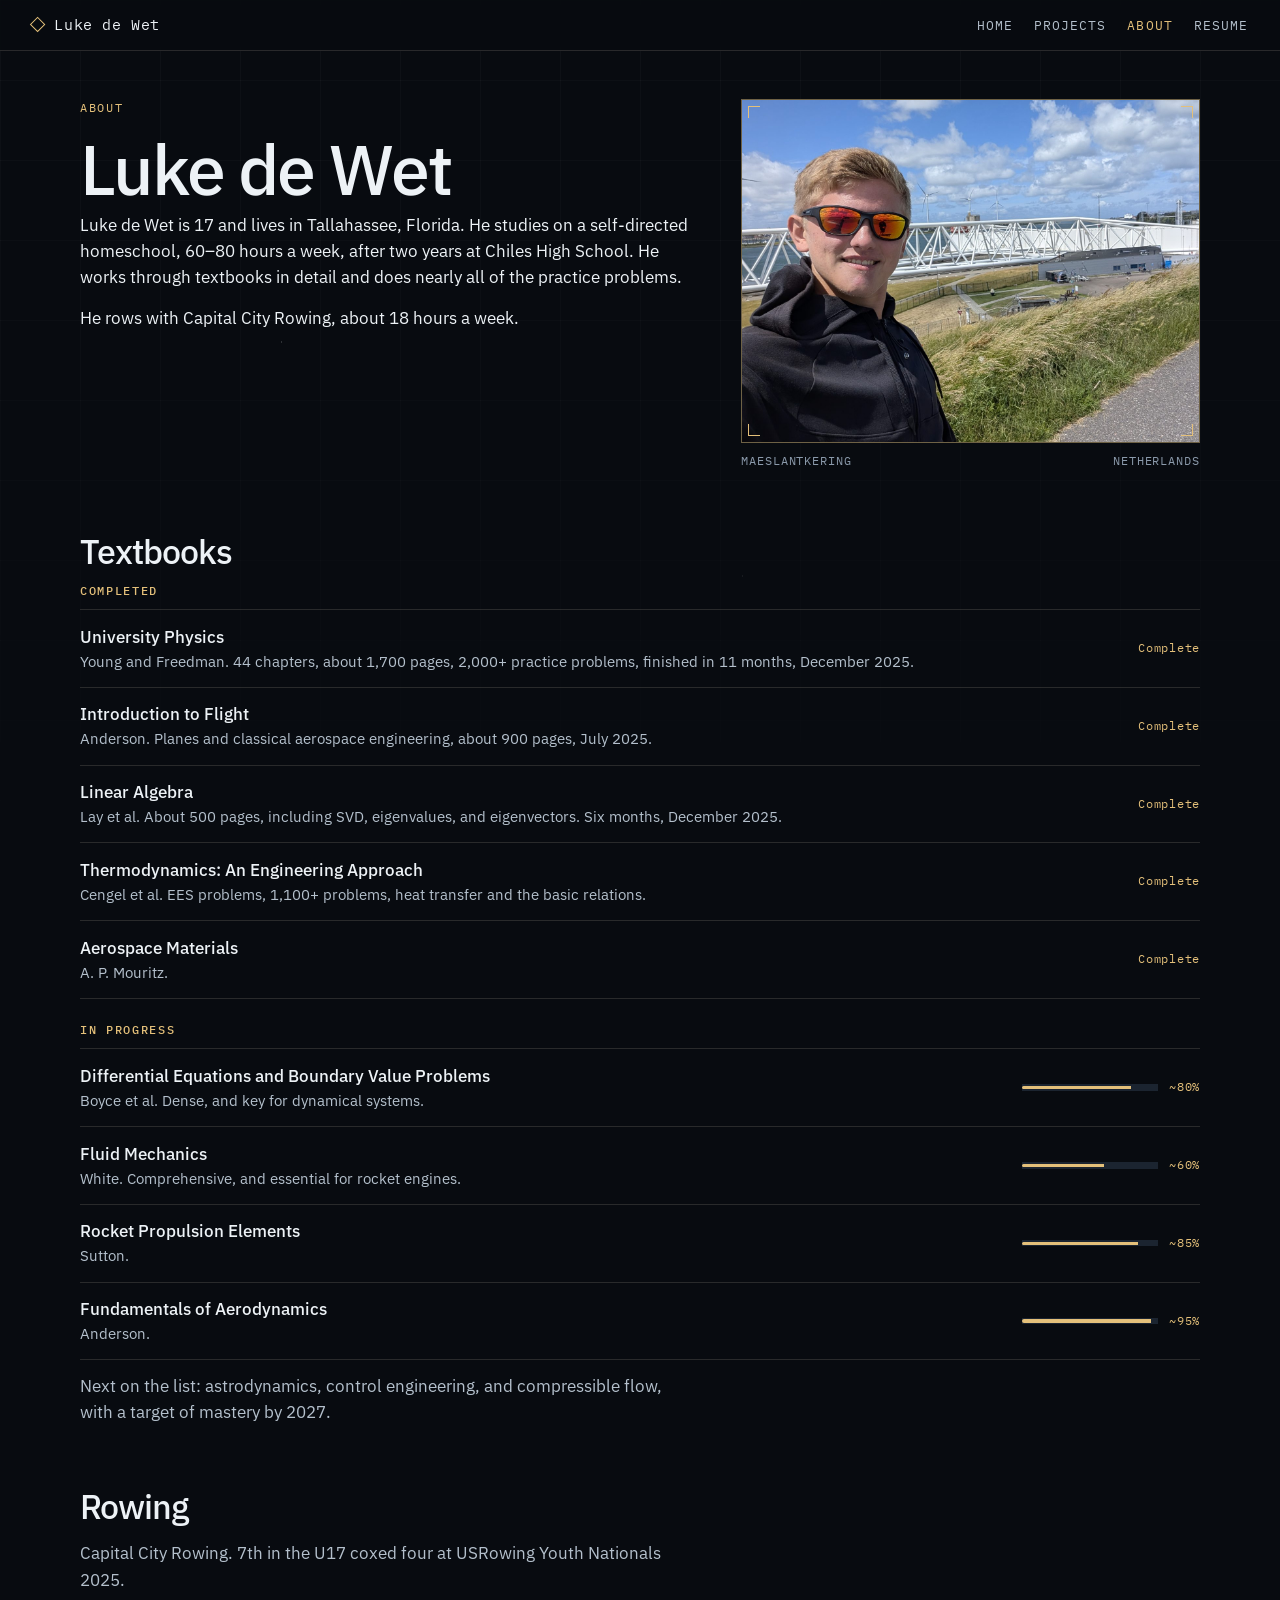
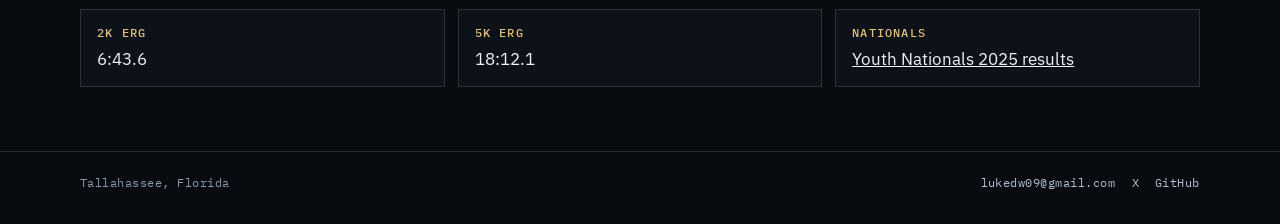
==== about/index.html @ 067a863c "Add static personal site at the repository root. Unzip the finished site as-is: index.html, about, p" ====
<!DOCTYPE html>
<html lang="en">
<head>
  <meta charset="utf-8">
  <meta name="viewport" content="width=device-width, initial-scale=1">
  <title>About · Luke de Wet</title>
  <meta name="description" content="Luke de Wet, 17, Tallahassee. Self-directed homeschool, textbooks, and Capital City Rowing.">
  <link rel="icon" href="/favicon.svg" type="image/svg+xml">
  <link rel="stylesheet" href="/css/site.css">
</head>
<body>
  <a class="skip" href="#content">Skip to content</a>
  <header class="site-header">
    <a class="brand" href="/"><span class="brand-mark" aria-hidden="true"></span> Luke de Wet</a>
    <input class="nav-toggle" type="checkbox" id="nav-toggle">
    <label class="nav-button" for="nav-toggle">Menu</label>
    <nav class="site-nav" aria-label="Primary">
      <a href="/">Home</a>
      <a href="/projects/">Projects</a>
      <a href="/about/" aria-current="page">About</a>
      <a href="/resume/">Resume</a>
    </nav>
  </header>
  <main id="content">
    <div class="wrap">
      <div class="about-grid">
        <div class="prose">
          <p class="kicker">About</p>
          <h1 class="page-title">Luke de Wet</h1>
          <p>Luke de Wet is 17 and lives in Tallahassee, Florida. He studies on a self-directed homeschool, 60–80 hours a week, after two years at Chiles High School. He works through textbooks in detail and does nearly all of the practice problems.</p>
          <p>He rows with Capital City Rowing, about 18 hours a week.</p>
        </div>
        <figure class="portrait">
          <div class="portrait-frame landscape-frame">
            <img src="/assets/about-netherlands.jpg" width="1400" height="1050" alt="Luke at the Maeslantkering storm barrier in the Netherlands.">
            <span class="corner corner-tl" aria-hidden="true"></span>
            <span class="corner corner-tr" aria-hidden="true"></span>
            <span class="corner corner-bl" aria-hidden="true"></span>
            <span class="corner corner-br" aria-hidden="true"></span>
          </div>
          <figcaption>
            <span>Maeslantkering</span>
            <span>Netherlands</span>
          </figcaption>
        </figure>
      </div>

      <section class="section" aria-labelledby="books-heading">
        <h2 id="books-heading">Textbooks</h2>
        <h3 class="kicker">Completed</h3>
        <ul class="book-list">
          <li>
            <div>
              <div class="book-title">University Physics</div>
              <div class="book-meta">Young and Freedman. 44 chapters, about 1,700 pages, 2,000+ practice problems, finished in 11 months, December 2025.</div>
            </div>
            <div class="progress">Complete</div>
          </li>
          <li>
            <div>
              <div class="book-title">Introduction to Flight</div>
              <div class="book-meta">Anderson. Planes and classical aerospace engineering, about 900 pages, July 2025.</div>
            </div>
            <div class="progress">Complete</div>
          </li>
          <li>
            <div>
              <div class="book-title">Linear Algebra</div>
              <div class="book-meta">Lay et al. About 500 pages, including SVD, eigenvalues, and eigenvectors. Six months, December 2025.</div>
            </div>
            <div class="progress">Complete</div>
          </li>
          <li>
            <div>
              <div class="book-title">Thermodynamics: An Engineering Approach</div>
              <div class="book-meta">Cengel et al. EES problems, 1,100+ problems, heat transfer and the basic relations.</div>
            </div>
            <div class="progress">Complete</div>
          </li>
          <li>
            <div>
              <div class="book-title">Aerospace Materials</div>
              <div class="book-meta">A. P. Mouritz.</div>
            </div>
            <div class="progress">Complete</div>
          </li>
        </ul>
        <h3 class="kicker kicker-next">In progress</h3>
        <ul class="book-list">
          <li>
            <div>
              <div class="book-title">Differential Equations and Boundary Value Problems</div>
              <div class="book-meta">Boyce et al. Dense, and key for dynamical systems.</div>
            </div>
            <div class="progress">
              <meter min="0" max="100" value="80" aria-label="About 80 percent through Differential Equations and Boundary Value Problems">80%</meter>
              ~80%
            </div>
          </li>
          <li>
            <div>
              <div class="book-title">Fluid Mechanics</div>
              <div class="book-meta">White. Comprehensive, and essential for rocket engines.</div>
            </div>
            <div class="progress">
              <meter min="0" max="100" value="60" aria-label="About 60 percent through Fluid Mechanics">60%</meter>
              ~60%
            </div>
          </li>
          <li>
            <div>
              <div class="book-title">Rocket Propulsion Elements</div>
              <div class="book-meta">Sutton.</div>
            </div>
            <div class="progress">
              <meter min="0" max="100" value="85" aria-label="About 85 percent through Rocket Propulsion Elements">85%</meter>
              ~85%
            </div>
          </li>
          <li>
            <div>
              <div class="book-title">Fundamentals of Aerodynamics</div>
              <div class="book-meta">Anderson.</div>
            </div>
            <div class="progress">
              <meter min="0" max="100" value="95" aria-label="About 95 percent through Fundamentals of Aerodynamics">95%</meter>
              ~95%
            </div>
          </li>
        </ul>
        <p class="lede">Next on the list: astrodynamics, control engineering, and compressible flow, with a target of mastery by 2027.</p>
      </section>

      <section class="section" aria-labelledby="rowing-heading">
        <h2 id="rowing-heading">Rowing</h2>
        <p class="lede">Capital City Rowing. 7th in the U17 coxed four at USRowing Youth Nationals 2025.</p>
        <div class="stat-row">
          <div class="stat">
            <b>2K erg</b>
            6:43.6
          </div>
          <div class="stat">
            <b>5K erg</b>
            18:12.1
          </div>
          <div class="stat">
            <b>Nationals</b>
            <a href="https://www.regattacentral.com/regatta/results2/eventResults.jsp?job_id=9400&amp;event_id=26">Youth Nationals 2025 results</a>
          </div>
        </div>
      </section>
    </div>
  </main>
  <footer class="site-footer">
    <div class="wrap">
      <span>Tallahassee, Florida</span>
      <nav aria-label="Contact">
        <a href="mailto:lukedw09@gmail.com">lukedw09@gmail.com</a>
        <a href="https://x.com/lukedw09">X</a>
        <a href="https://github.com/Lukedw09">GitHub</a>
      </nav>
    </div>
  </footer>
</body>
</html>
---- css/site.css ----
@font-face {
  font-family: "IBM Plex Sans";
  font-style: normal;
  font-weight: 400;
  font-display: swap;
  src: url("/fonts/ibm-plex-sans-400.woff2") format("woff2");
}

@font-face {
  font-family: "IBM Plex Sans";
  font-style: normal;
  font-weight: 500;
  font-display: swap;
  src: url("/fonts/ibm-plex-sans-500.woff2") format("woff2");
}

@font-face {
  font-family: "IBM Plex Sans";
  font-style: normal;
  font-weight: 600;
  font-display: swap;
  src: url("/fonts/ibm-plex-sans-600.woff2") format("woff2");
}

@font-face {
  font-family: "IBM Plex Mono";
  font-style: normal;
  font-weight: 400;
  font-display: swap;
  src: url("/fonts/ibm-plex-mono-400.woff2") format("woff2");
}

@font-face {
  font-family: "IBM Plex Mono";
  font-style: normal;
  font-weight: 500;
  font-display: swap;
  src: url("/fonts/ibm-plex-mono-500.woff2") format("woff2");
}

:root {
  --bg: #080b10;
  --bg-raise: #10161f;
  --line: rgba(214, 206, 186, 0.16);
  --line-strong: rgba(228, 192, 122, 0.45);
  --text: #edf2f6;
  --muted: #b4c0cc;
  --dim: #8b9aab;
  --amber: #e4c07a;
  --amber-ink: #1a1408;
  --live: #9dceb6;
  --sans: "IBM Plex Sans", "Segoe UI", sans-serif;
  --mono: "IBM Plex Mono", ui-monospace, "Cascadia Mono", "SFMono-Regular", Menlo, Consolas, monospace;
  --pad: clamp(1.1rem, 3vw, 2rem);
  --max: 1120px;
  color-scheme: dark;
}

*,
*::before,
*::after {
  box-sizing: border-box;
}

html {
  scroll-behavior: smooth;
}

body {
  margin: 0;
  min-height: 100vh;
  background: var(--bg);
  color: var(--text);
  font-family: var(--sans);
  font-size: 1.05rem;
  line-height: 1.55;
  text-rendering: optimizeLegibility;
}

body::before {
  content: "";
  position: fixed;
  inset: 0;
  pointer-events: none;
  z-index: 0;
  background-image:
    radial-gradient(1px 1px at 8% 12%, rgba(255, 255, 255, 0.7) 50%, transparent 52%),
    radial-gradient(1px 1px at 22% 38%, rgba(255, 255, 255, 0.45) 50%, transparent 52%),
    radial-gradient(1.5px 1.5px at 71% 16%, rgba(255, 255, 255, 0.55) 50%, transparent 52%),
    radial-gradient(1px 1px at 84% 42%, rgba(255, 255, 255, 0.4) 50%, transparent 52%),
    radial-gradient(1px 1px at 46% 8%, rgba(255, 255, 255, 0.35) 50%, transparent 52%),
    radial-gradient(1px 1px at 93% 72%, rgba(255, 255, 255, 0.4) 50%, transparent 52%),
    radial-gradient(1px 1px at 14% 78%, rgba(255, 255, 255, 0.3) 50%, transparent 52%),
    radial-gradient(1px 1px at 58% 64%, rgba(255, 255, 255, 0.28) 50%, transparent 52%),
    linear-gradient(rgba(255, 255, 255, 0.028) 1px, transparent 1px),
    linear-gradient(90deg, rgba(255, 255, 255, 0.028) 1px, transparent 1px);
  background-size: auto, auto, auto, auto, auto, auto, auto, auto, 80px 80px, 80px 80px;
  mask-image: linear-gradient(to bottom, #000 0%, rgba(0, 0, 0, 0.55) 55%, transparent 100%);
}

body > * {
  position: relative;
  z-index: 1;
}

img {
  max-width: 100%;
  height: auto;
}

a {
  color: inherit;
}

a:hover {
  color: var(--amber);
}

:focus-visible {
  outline: 2px solid var(--amber);
  outline-offset: 3px;
}

.skip {
  position: absolute;
  left: 1rem;
  top: -4rem;
  z-index: 20;
  background: var(--amber);
  color: var(--amber-ink);
  padding: 0.5rem 0.8rem;
  text-decoration: none;
  font-family: var(--mono);
  font-size: 0.85rem;
}

.skip:focus {
  top: 0.75rem;
}

.site-header {
  position: sticky;
  top: 0;
  z-index: 5;
  display: flex;
  align-items: center;
  justify-content: space-between;
  gap: 1rem;
  padding: 0.85rem var(--pad);
  background: rgba(8, 11, 16, 0.92);
  border-bottom: 1px solid var(--line);
  backdrop-filter: blur(10px);
}

.brand {
  display: inline-flex;
  align-items: center;
  gap: 0.7rem;
  color: var(--text);
  text-decoration: none;
  font-family: var(--mono);
  font-size: 0.92rem;
  letter-spacing: 0.04em;
}

.brand:hover {
  color: var(--text);
}

.brand-mark {
  width: 0.7rem;
  height: 0.7rem;
  border: 1px solid var(--amber);
  transform: rotate(45deg);
}

.nav-toggle {
  position: absolute;
  width: 1px;
  height: 1px;
  margin: 0;
  padding: 0;
  overflow: hidden;
  clip: rect(0 0 0 0);
  clip-path: inset(50%);
  white-space: nowrap;
}

.nav-button {
  display: inline-flex;
  align-items: center;
  justify-content: center;
  min-width: 44px;
  min-height: 44px;
  padding: 0 0.85rem;
  border: 1px solid var(--line-strong);
  color: var(--amber);
  font-family: var(--mono);
  font-size: 0.75rem;
  letter-spacing: 0.12em;
  text-transform: uppercase;
  cursor: pointer;
}

.nav-toggle:focus-visible + .nav-button {
  outline: 2px solid var(--amber);
  outline-offset: 3px;
}

.nav-toggle:checked + .nav-button {
  background: rgba(228, 192, 122, 0.12);
}

.site-nav {
  display: none;
  position: absolute;
  top: 100%;
  left: 0;
  right: 0;
  flex-direction: column;
  padding: 0.4rem var(--pad) 0.9rem;
  background: rgba(8, 11, 16, 0.98);
  border-bottom: 1px solid var(--line);
}

.nav-toggle:checked ~ .site-nav {
  display: flex;
}

.site-nav a {
  display: flex;
  align-items: center;
  min-height: 44px;
  text-decoration: none;
  font-family: var(--mono);
  font-size: 0.84rem;
  letter-spacing: 0.08em;
  text-transform: uppercase;
  color: var(--muted);
  border-top: 1px solid var(--line);
}

.site-nav a[aria-current="page"] {
  color: var(--amber);
}

.wrap {
  width: min(var(--max), calc(100% - var(--pad) * 2));
  margin: 0 auto;
}

main {
  padding: clamp(1.6rem, 4vw, 3rem) 0 4rem;
}

.kicker {
  margin: 0 0 0.7rem;
  font-family: var(--mono);
  font-size: 0.75rem;
  letter-spacing: 0.14em;
  text-transform: uppercase;
  color: var(--amber);
}

h1,
h2,
h3 {
  font-weight: 500;
  letter-spacing: -0.03em;
  line-height: 1.05;
}

h1 {
  margin: 0;
  font-size: clamp(3.4rem, 10vw, 6.4rem);
}

.page-title {
  font-size: clamp(2.6rem, 7vw, 4.4rem);
  margin-bottom: 0.4rem;
}

.lede {
  max-width: 38rem;
  margin: 0.8rem 0 0;
  color: var(--muted);
}

.hero {
  display: grid;
  gap: 1.75rem;
}

.portrait {
  margin: 0;
}

.portrait-frame {
  position: relative;
  width: 100%;
  aspect-ratio: 9 / 16;
  background: #0c1219;
  border: 1px solid var(--line-strong);
}

.hero .portrait-frame {
  width: min(100%, 24rem);
}

.portrait-frame img {
  display: block;
  width: 100%;
  height: 100%;
  object-fit: cover;
  object-position: center top;
}

.corner {
  position: absolute;
  width: 12px;
  height: 12px;
  border: 0 solid var(--amber);
  pointer-events: none;
}

.corner-tl { top: 6px; left: 6px; border-top-width: 1px; border-left-width: 1px; }
.corner-tr { top: 6px; right: 6px; border-top-width: 1px; border-right-width: 1px; }
.corner-bl { bottom: 6px; left: 6px; border-bottom-width: 1px; border-left-width: 1px; }
.corner-br { bottom: 6px; right: 6px; border-bottom-width: 1px; border-right-width: 1px; }

figcaption {
  display: flex;
  justify-content: space-between;
  gap: 1rem;
  margin-top: 0.55rem;
  font-family: var(--mono);
  font-size: 0.72rem;
  letter-spacing: 0.08em;
  text-transform: uppercase;
  color: var(--dim);
}

.project-index {
  list-style: none;
  margin: 1.6rem 0 0;
  padding: 0;
  border-top: 1px solid var(--line);
}

.project-index li {
  display: grid;
  grid-template-columns: 1fr auto;
  align-items: stretch;
  border-bottom: 1px solid var(--line);
}

.row-link,
.ext-link {
  text-decoration: none;
}

.row-link {
  display: grid;
  grid-template-columns: 2.2rem 1fr;
  gap: 0.35rem 0.8rem;
  padding: 0.85rem 0.7rem 0.85rem 0;
  color: var(--text);
}

.row-link:hover,
.project-index li:hover .row-link {
  color: var(--text);
}

.project-index li:hover {
  background: rgba(228, 192, 122, 0.04);
}

.idx,
.ext-link {
  font-family: var(--mono);
  font-size: 0.75rem;
  letter-spacing: 0.08em;
  color: var(--amber);
}

.name {
  font-size: 1.15rem;
  font-weight: 500;
}

.blurb {
  grid-column: 2;
  color: var(--muted);
  font-size: 0.95rem;
}

.ext-link {
  align-self: center;
  padding: 0.7rem 0.15rem 0.7rem 0.8rem;
  text-transform: uppercase;
  white-space: nowrap;
}

.section {
  margin-top: clamp(2.4rem, 6vw, 4rem);
}

.section h2 {
  margin: 0 0 1rem;
  font-size: clamp(1.6rem, 3vw, 2.1rem);
}

.kicker-next {
  margin-top: 1.6rem;
}

.stack {
  display: grid;
  gap: 1rem;
}

.project {
  padding: 1.15rem 1.15rem 1.25rem;
  background: rgba(16, 22, 31, 0.86);
  border: 1px solid var(--line);
}

.project h2 {
  margin: 0.25rem 0 0.35rem;
  font-size: clamp(1.6rem, 3vw, 2rem);
}

.project .aka {
  margin: 0 0 0.8rem;
  color: var(--dim);
  font-family: var(--mono);
  font-size: 0.78rem;
  letter-spacing: 0.06em;
  text-transform: uppercase;
}

.project p {
  margin: 0.7rem 0 0;
}

.status {
  display: inline-block;
  margin-left: 0.7rem;
  padding: 0.1rem 0.4rem;
  border: 1px solid currentColor;
  letter-spacing: 0.12em;
  vertical-align: 1px;
}

.status-live { color: var(--live); }
.status-work { color: var(--amber); }

.calcs {
  display: flex;
  flex-wrap: wrap;
  gap: 0.4rem;
  margin: 0.9rem 0 0;
  padding: 0;
  list-style: none;
}

.calcs li {
  padding: 0.2rem 0.45rem;
  border: 1px solid var(--line);
  font-family: var(--mono);
  font-size: 0.75rem;
  color: var(--muted);
}

.link-row {
  display: flex;
  flex-wrap: wrap;
  gap: 0.7rem 1.2rem;
  margin-top: 1rem;
  font-family: var(--mono);
  font-size: 0.8rem;
  letter-spacing: 0.04em;
}

.link-row a {
  color: var(--amber);
}

.about-grid,
.resume-head {
  display: grid;
  gap: 1.5rem;
}

.landscape-frame {
  aspect-ratio: 4 / 3;
  width: 100%;
}

.prose p {
  margin: 0 0 0.9rem;
  max-width: 40rem;
}

.book-list {
  list-style: none;
  margin: 0;
  padding: 0;
  border-top: 1px solid var(--line);
}

.book-list li {
  display: grid;
  gap: 0.2rem 1rem;
  padding: 0.85rem 0;
  border-bottom: 1px solid var(--line);
}

.book-title {
  font-weight: 500;
}

.book-meta {
  color: var(--muted);
  font-size: 0.95rem;
}

.progress {
  display: flex;
  align-items: center;
  gap: 0.7rem;
  margin-top: 0.25rem;
  font-family: var(--mono);
  font-size: 0.75rem;
  letter-spacing: 0.06em;
  color: var(--amber);
}

meter {
  width: 8.5rem;
  height: 0.4rem;
  border: 0;
  background: #1b2430;
}

meter::-webkit-meter-bar {
  background: #1b2430;
  border: 0;
}

meter::-webkit-meter-optimum-value {
  background: var(--amber);
}

meter::-moz-meter-bar {
  background: var(--amber);
}

.stat-row {
  display: grid;
  gap: 0.8rem;
  margin-top: 1rem;
}

.stat {
  padding: 0.9rem 1rem;
  border: 1px solid var(--line);
  background: rgba(16, 22, 31, 0.7);
}

.stat b {
  display: block;
  margin-bottom: 0.2rem;
  font-family: var(--mono);
  font-weight: 500;
  font-size: 0.75rem;
  letter-spacing: 0.1em;
  text-transform: uppercase;
  color: var(--amber);
}

.resume-block {
  margin-top: 2rem;
}

.resume-block h2 {
  margin-bottom: 0.6rem;
  padding-bottom: 0.35rem;
  border-bottom: 1px solid var(--line);
  font-family: var(--mono);
  font-size: 0.8rem;
  font-weight: 500;
  letter-spacing: 0.14em;
  text-transform: uppercase;
  color: var(--amber);
}

.resume-block ul {
  margin: 0.4rem 0 0;
  padding-left: 1.1rem;
}

.resume-block li + li {
  margin-top: 0.45rem;
}

.resume-block li::marker {
  color: var(--dim);
}

.button {
  display: inline-flex;
  align-items: center;
  justify-content: center;
  min-height: 44px;
  padding: 0.55rem 0.95rem;
  border: 1px solid var(--amber);
  color: var(--amber);
  background: transparent;
  text-decoration: none;
  font-family: var(--mono);
  font-size: 0.78rem;
  letter-spacing: 0.1em;
  text-transform: uppercase;
}

.button:hover {
  background: rgba(228, 192, 122, 0.12);
  color: var(--amber);
}

.contact-line {
  margin: 0.45rem 0 0;
  color: var(--muted);
  font-family: var(--mono);
  font-size: 0.82rem;
}

.contact-line a {
  color: var(--text);
}

.site-footer {
  border-top: 1px solid var(--line);
  padding: 1.3rem var(--pad) 2rem;
}

.site-footer .wrap {
  display: flex;
  flex-wrap: wrap;
  gap: 0.6rem 1.4rem;
  align-items: baseline;
  justify-content: space-between;
  font-family: var(--mono);
  font-size: 0.78rem;
  letter-spacing: 0.04em;
  color: var(--dim);
}

.site-footer a {
  color: var(--muted);
  text-decoration: none;
}

.site-footer nav {
  display: flex;
  flex-wrap: wrap;
  gap: 0.4rem 1rem;
}

@media (min-width: 760px) {
  .nav-button {
    display: none;
  }

  .site-nav {
    position: static;
    display: flex;
    flex-direction: row;
    gap: 0.2rem 1.3rem;
    padding: 0;
    background: transparent;
    border: 0;
  }

  .site-nav a {
    min-height: 0;
    border: 0;
  }

  .hero {
    grid-template-columns: minmax(0, 1.25fr) minmax(16rem, 0.7fr);
    align-items: start;
    column-gap: clamp(1.5rem, 4vw, 3.5rem);
  }

  .portrait {
    grid-column: 2;
    grid-row: 1;
  }

  .hero .portrait-frame {
    width: min(100%, calc((100vh - 8.5rem) * 9 / 16));
    margin-left: auto;
  }

  .hero-copy {
    grid-column: 1;
    grid-row: 1;
  }

  .about-grid {
    grid-template-columns: minmax(0, 1.15fr) minmax(16rem, 0.85fr);
    align-items: start;
    column-gap: 2.5rem;
  }

  .book-list li {
    grid-template-columns: minmax(0, 1fr) auto;
    align-items: center;
  }

  .progress {
    justify-content: flex-end;
    margin-top: 0;
  }

  .stat-row {
    grid-template-columns: repeat(3, 1fr);
  }

  .resume-head {
    grid-template-columns: 1fr auto;
    align-items: end;
  }
}

@media (prefers-reduced-motion: reduce) {
  html {
    scroll-behavior: auto;
  }
}
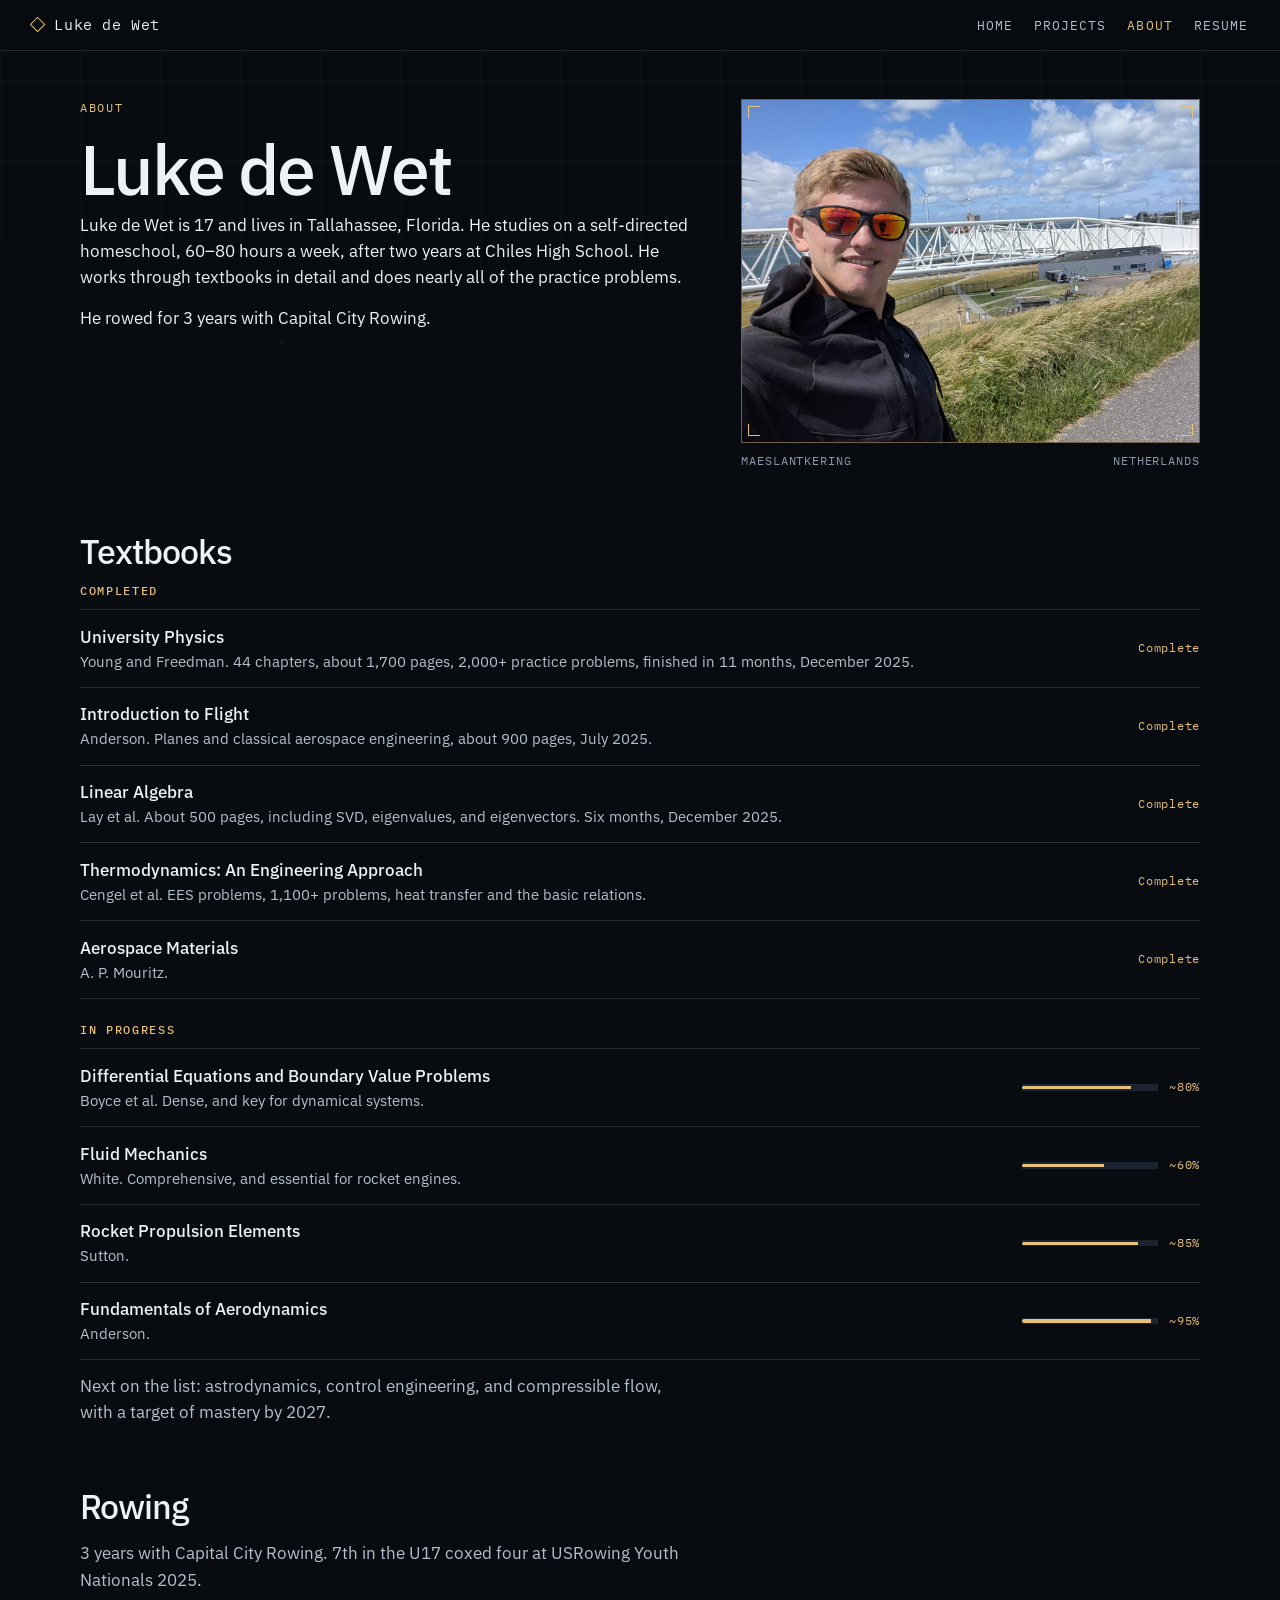
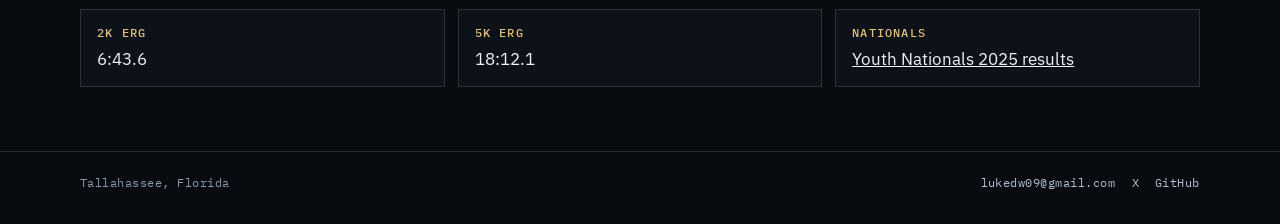
==== commit 6db94bcb: "Put rowing in the past tense. Luke rowed for 3 years with Capital City Rowing and has stopped. Keep " ====
--- a/about/index.html
+++ b/about/index.html
@@ -4,7 +4,7 @@
   <meta charset="utf-8">
   <meta name="viewport" content="width=device-width, initial-scale=1">
   <title>About · Luke de Wet</title>
-  <meta name="description" content="Luke de Wet, 17, Tallahassee. Self-directed homeschool, textbooks, and Capital City Rowing.">
+  <meta name="description" content="Luke de Wet, 17, Tallahassee. Self-directed homeschool, textbooks, and 3 years with Capital City Rowing.">
   <link rel="icon" href="/favicon.svg" type="image/svg+xml">
   <link rel="stylesheet" href="/css/site.css">
 </head>
@@ -28,7 +28,7 @@
           <p class="kicker">About</p>
           <h1 class="page-title">Luke de Wet</h1>
           <p>Luke de Wet is 17 and lives in Tallahassee, Florida. He studies on a self-directed homeschool, 60–80 hours a week, after two years at Chiles High School. He works through textbooks in detail and does nearly all of the practice problems.</p>
-          <p>He rows with Capital City Rowing, about 18 hours a week.</p>
+          <p>He rowed for 3 years with Capital City Rowing.</p>
         </div>
         <figure class="portrait">
           <div class="portrait-frame landscape-frame">
@@ -133,7 +133,7 @@
 
       <section class="section" aria-labelledby="rowing-heading">
         <h2 id="rowing-heading">Rowing</h2>
-        <p class="lede">Capital City Rowing. 7th in the U17 coxed four at USRowing Youth Nationals 2025.</p>
+        <p class="lede">3 years with Capital City Rowing. 7th in the U17 coxed four at USRowing Youth Nationals 2025.</p>
         <div class="stat-row">
           <div class="stat">
             <b>2K erg</b>
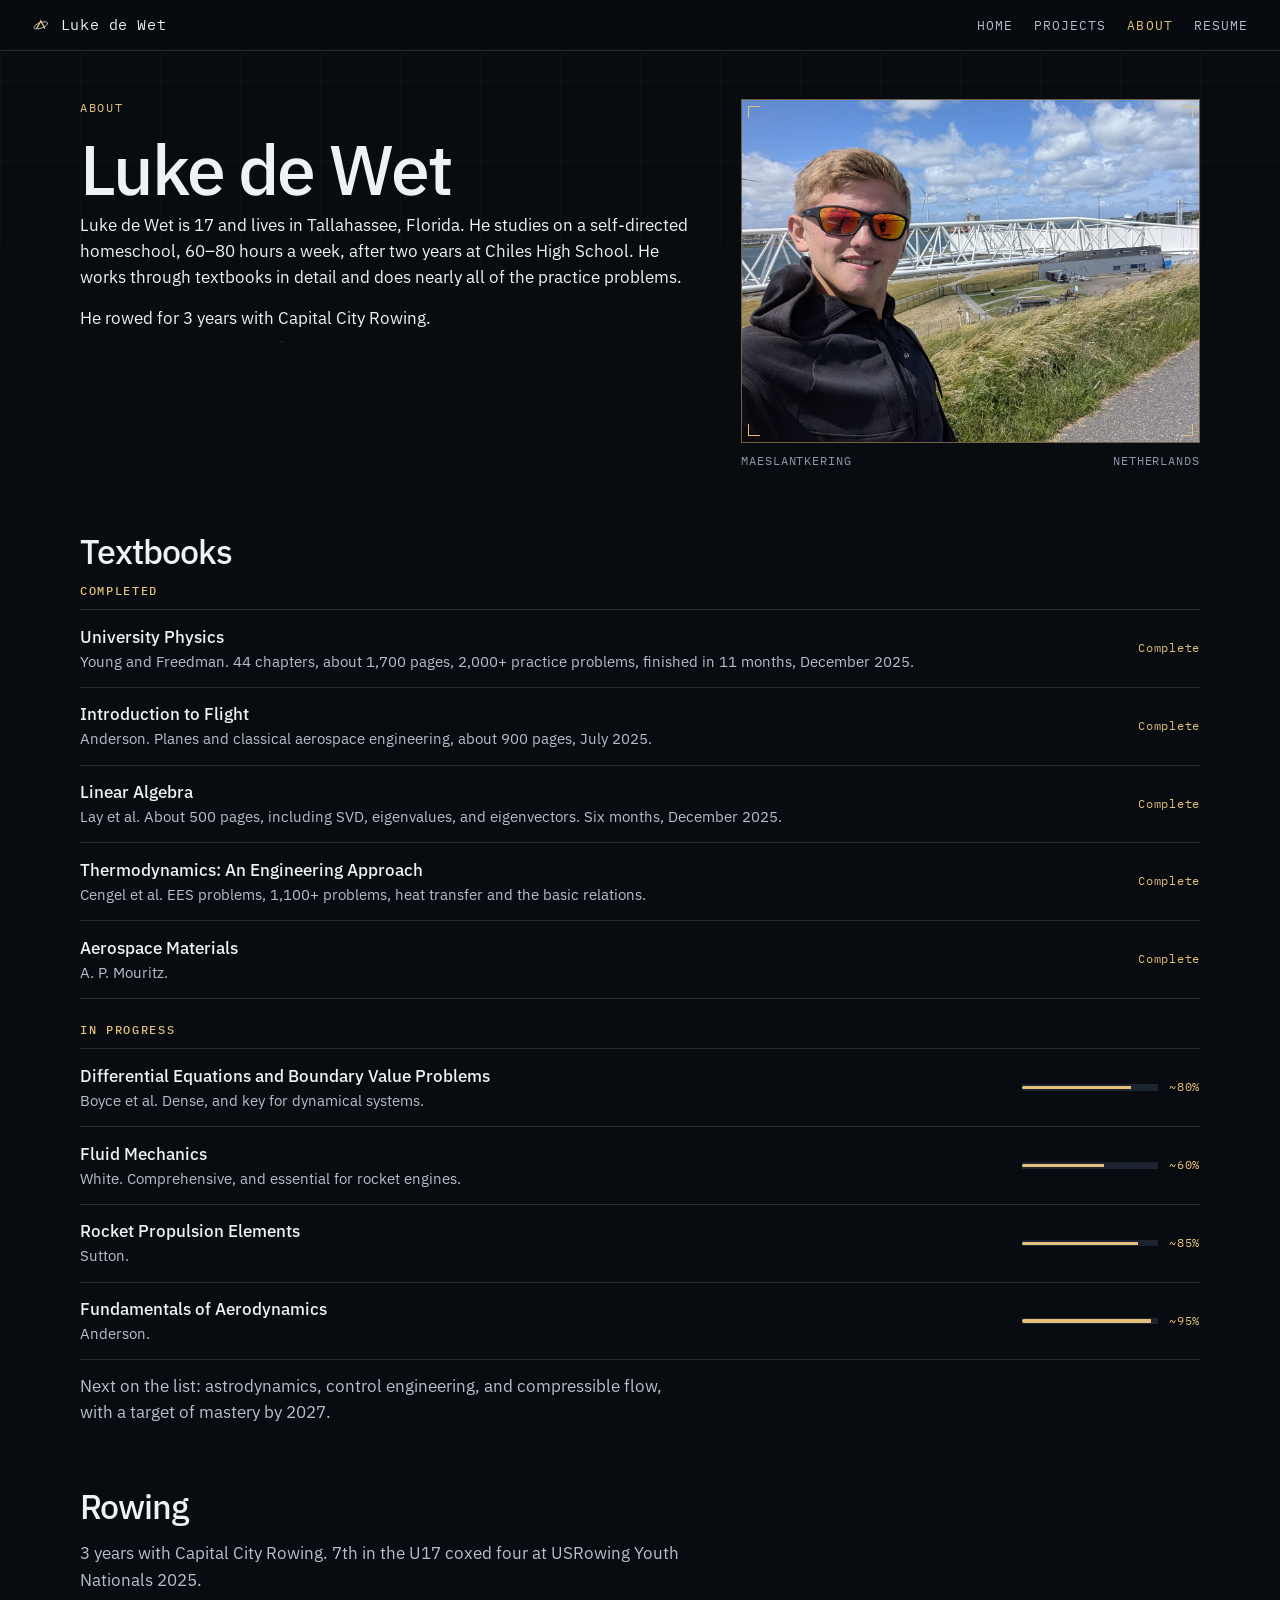
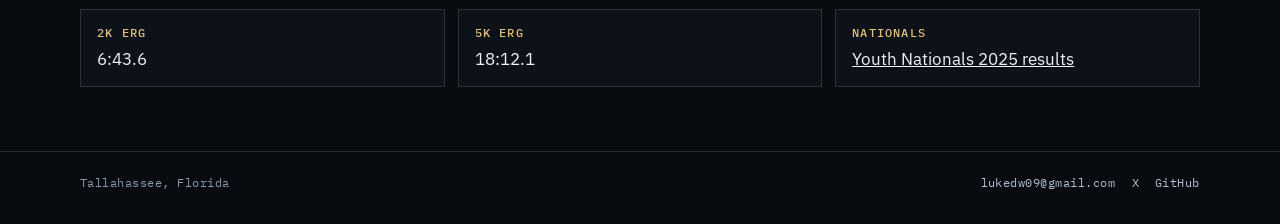
==== commit ade00046: "Replace the diamond mark with the orbit glyph and align photo captions to the image. Co-authored-by:" ====
--- a/about/index.html
+++ b/about/index.html
@@ -11,7 +11,7 @@
 <body>
   <a class="skip" href="#content">Skip to content</a>
   <header class="site-header">
-    <a class="brand" href="/"><span class="brand-mark" aria-hidden="true"></span> Luke de Wet</a>
+    <a class="brand" href="/"><svg class="brand-mark" viewBox="0 0 32 32" aria-hidden="true"><ellipse cx="16" cy="17" rx="13" ry="5" fill="none" stroke="#edf2f6" stroke-width="1.3" transform="rotate(-20 16 17)"/><path d="M8.5 23L16 9l7.5 14" fill="none" stroke="#e4c07a" stroke-width="2.4"/></svg> Luke de Wet</a>
     <input class="nav-toggle" type="checkbox" id="nav-toggle">
     <label class="nav-button" for="nav-toggle">Menu</label>
     <nav class="site-nav" aria-label="Primary">
--- a/css/site.css
+++ b/css/site.css
@@ -168,10 +168,9 @@
 }
 
 .brand-mark {
-  width: 0.7rem;
-  height: 0.7rem;
-  border: 1px solid var(--amber);
-  transform: rotate(45deg);
+  width: 1.1rem;
+  height: 1.1rem;
+  flex-shrink: 0;
 }
 
 .nav-toggle {
@@ -303,7 +302,7 @@
   border: 1px solid var(--line-strong);
 }
 
-.hero .portrait-frame {
+.hero .portrait {
   width: min(100%, 24rem);
 }
 
@@ -700,7 +699,7 @@
     grid-row: 1;
   }
 
-  .hero .portrait-frame {
+  .hero .portrait {
     width: min(100%, calc((100vh - 8.5rem) * 9 / 16));
     margin-left: auto;
   }
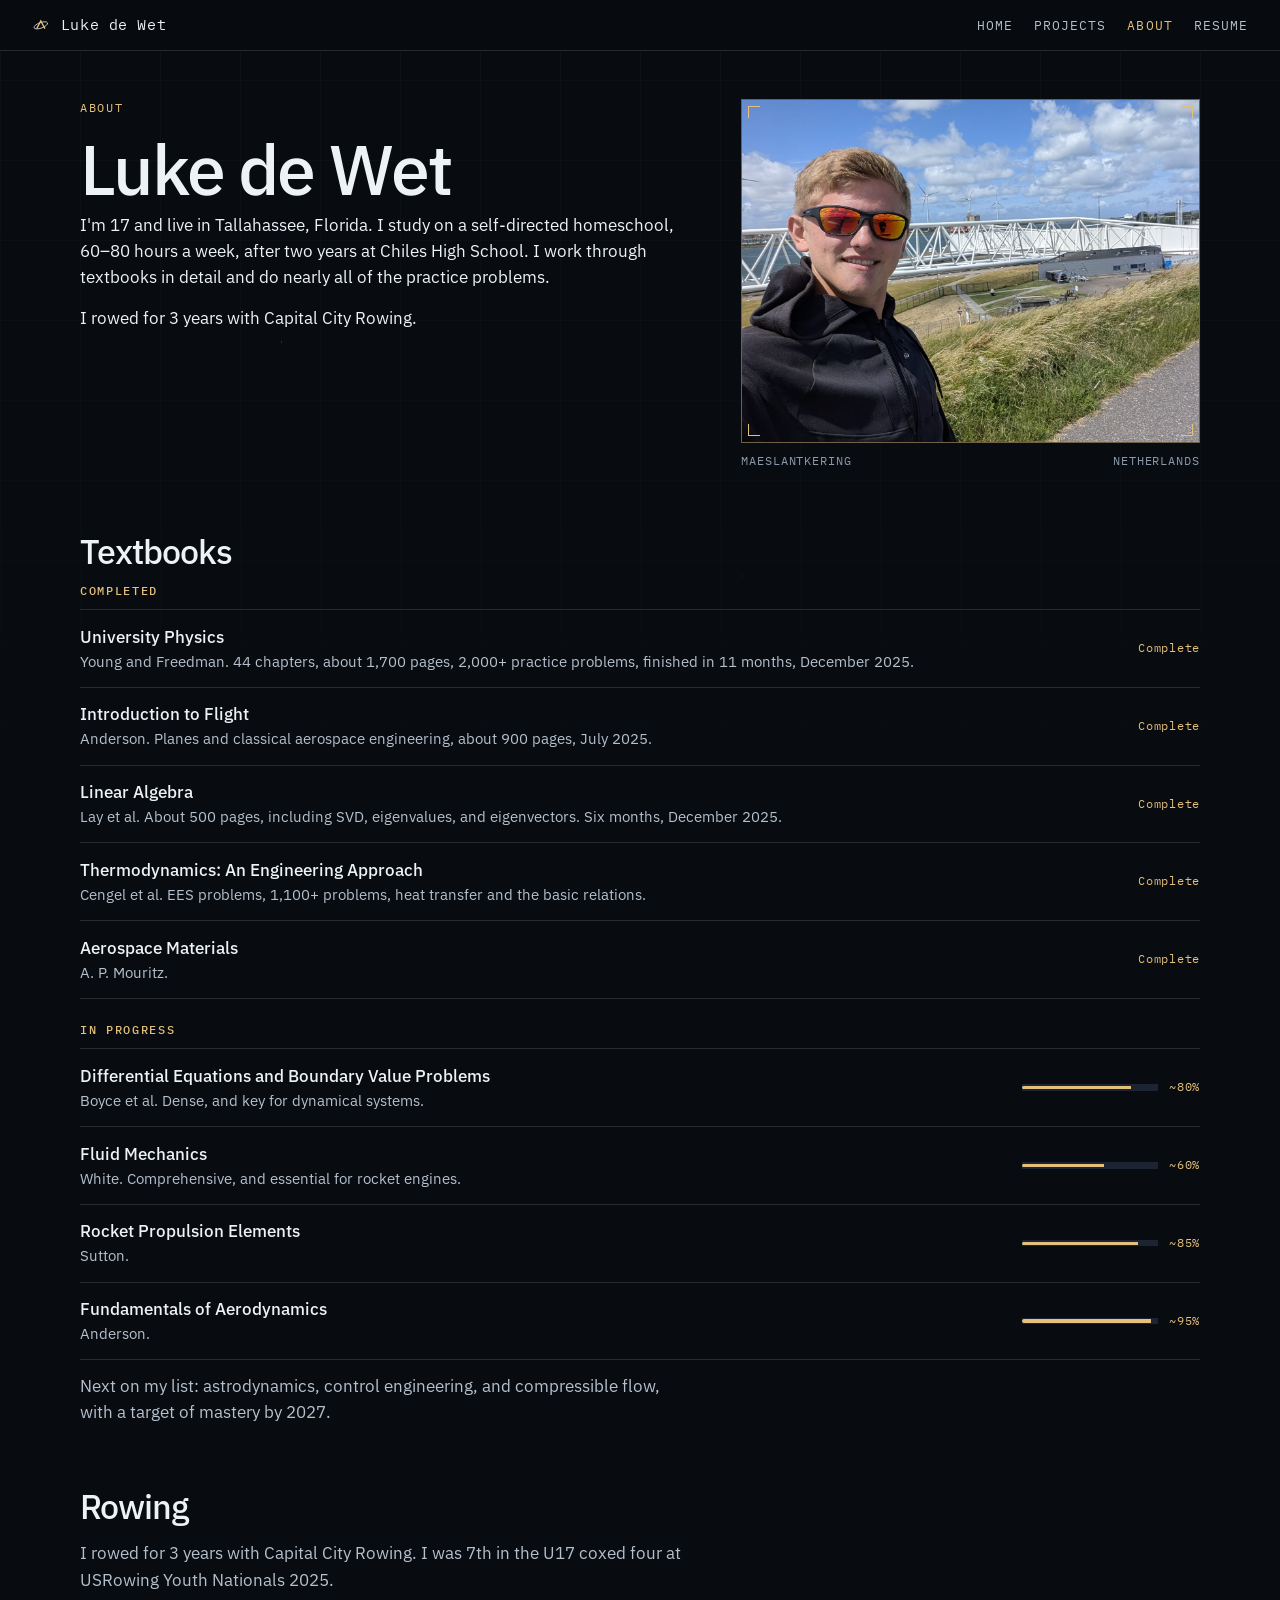
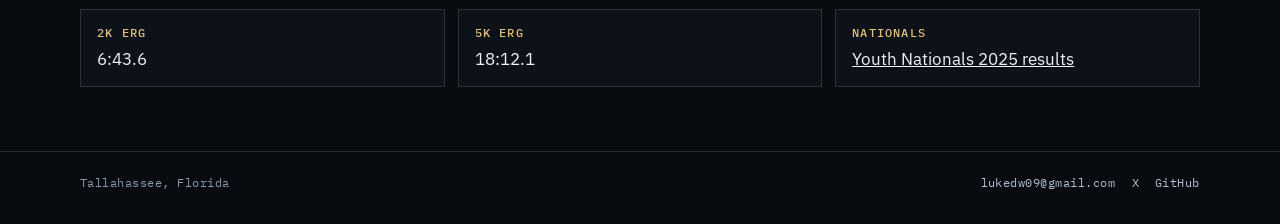
==== commit 4f11c08d: "Rewrite site copy in first person Co-authored-by: Luke de Wet <Lukedw09@users.noreply.github.com>" ====
--- a/about/index.html
+++ b/about/index.html
@@ -4,7 +4,7 @@
   <meta charset="utf-8">
   <meta name="viewport" content="width=device-width, initial-scale=1">
   <title>About · Luke de Wet</title>
-  <meta name="description" content="Luke de Wet, 17, Tallahassee. Self-directed homeschool, textbooks, and 3 years with Capital City Rowing.">
+  <meta name="description" content="I'm 17 and live in Tallahassee. I study on a self-directed homeschool, work through textbooks, and rowed for 3 years with Capital City Rowing.">
   <link rel="icon" href="/favicon.svg" type="image/svg+xml">
   <link rel="stylesheet" href="/css/site.css">
 </head>
@@ -27,8 +27,8 @@
         <div class="prose">
           <p class="kicker">About</p>
           <h1 class="page-title">Luke de Wet</h1>
-          <p>Luke de Wet is 17 and lives in Tallahassee, Florida. He studies on a self-directed homeschool, 60–80 hours a week, after two years at Chiles High School. He works through textbooks in detail and does nearly all of the practice problems.</p>
-          <p>He rowed for 3 years with Capital City Rowing.</p>
+          <p>I'm 17 and live in Tallahassee, Florida. I study on a self-directed homeschool, 60–80 hours a week, after two years at Chiles High School. I work through textbooks in detail and do nearly all of the practice problems.</p>
+          <p>I rowed for 3 years with Capital City Rowing.</p>
         </div>
         <figure class="portrait">
           <div class="portrait-frame landscape-frame">
@@ -128,12 +128,12 @@
             </div>
           </li>
         </ul>
-        <p class="lede">Next on the list: astrodynamics, control engineering, and compressible flow, with a target of mastery by 2027.</p>
+        <p class="lede">Next on my list: astrodynamics, control engineering, and compressible flow, with a target of mastery by 2027.</p>
       </section>
 
       <section class="section" aria-labelledby="rowing-heading">
         <h2 id="rowing-heading">Rowing</h2>
-        <p class="lede">3 years with Capital City Rowing. 7th in the U17 coxed four at USRowing Youth Nationals 2025.</p>
+        <p class="lede">I rowed for 3 years with Capital City Rowing. I was 7th in the U17 coxed four at USRowing Youth Nationals 2025.</p>
         <div class="stat-row">
           <div class="stat">
             <b>2K erg</b>
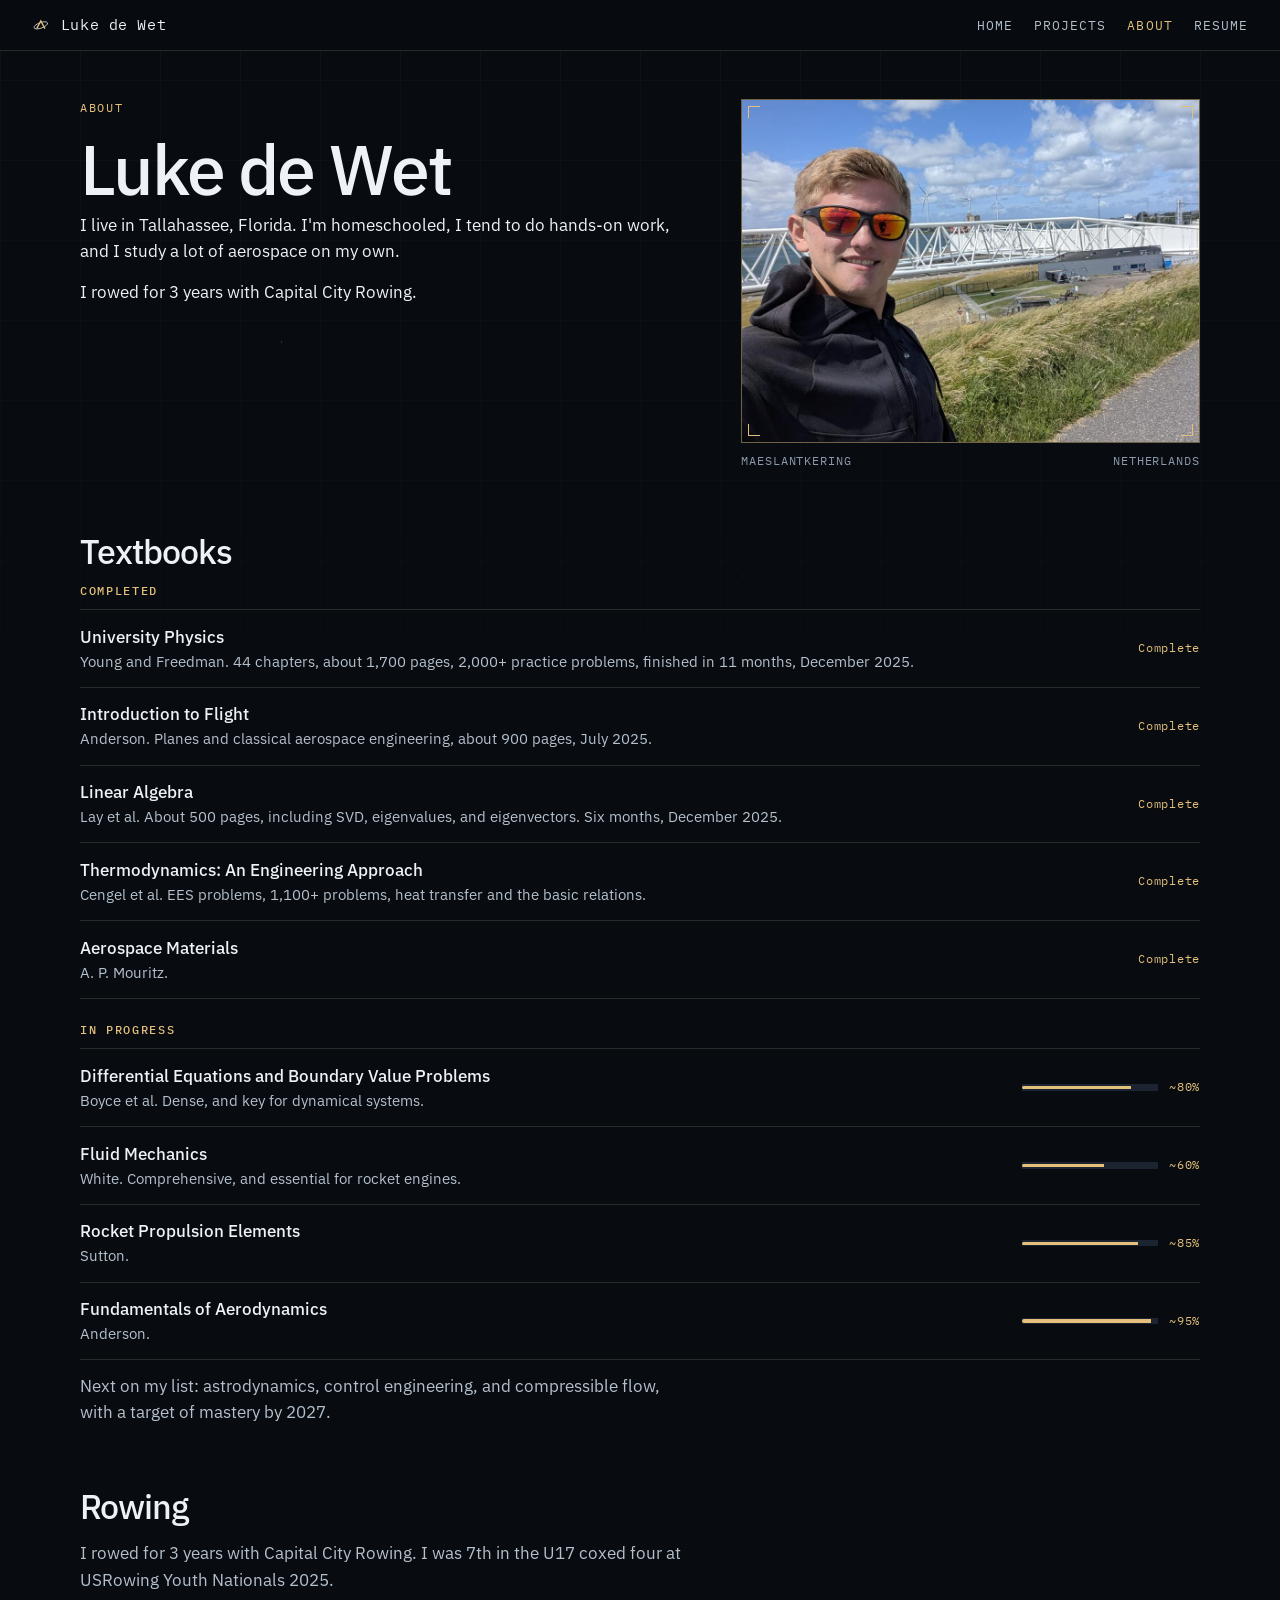
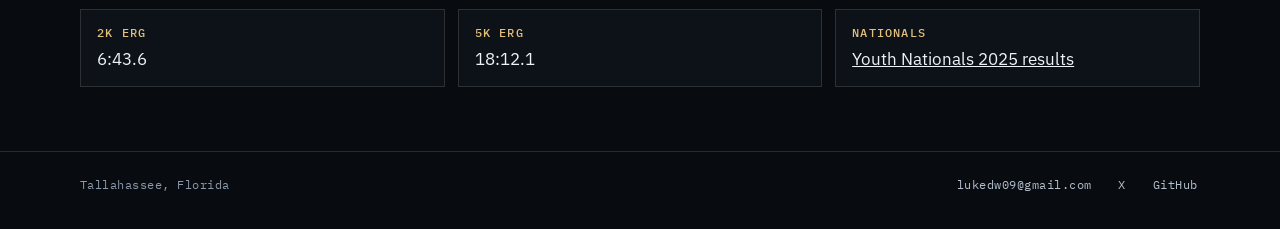
==== commit 097d58ab: "Prepare the site for aerospace technician applications. Rewrite the resume page and one-page PDF fro" ====
--- a/about/index.html
+++ b/about/index.html
@@ -4,7 +4,23 @@
   <meta charset="utf-8">
   <meta name="viewport" content="width=device-width, initial-scale=1">
   <title>About · Luke de Wet</title>
-  <meta name="description" content="I'm 17 and live in Tallahassee. I study on a self-directed homeschool, work through textbooks, and rowed for 3 years with Capital City Rowing.">
+  <meta name="description" content="I'm homeschooled in Tallahassee. I tend to do hands-on work, and I study a lot of aerospace on my own. I rowed for 3 years with Capital City Rowing.">
+  <link rel="canonical" href="https://lukedw09.com/about/">
+  <meta property="og:site_name" content="Luke de Wet">
+  <meta property="og:type" content="website">
+  <meta property="og:title" content="About · Luke de Wet">
+  <meta property="og:description" content="I'm homeschooled in Tallahassee. I tend to do hands-on work, and I study a lot of aerospace on my own. I rowed for 3 years with Capital City Rowing.">
+  <meta property="og:url" content="https://lukedw09.com/about/">
+  <meta property="og:image" content="https://lukedw09.com/assets/hero-starbase.jpg">
+  <meta property="og:image:alt" content="Luke standing at Starbase in front of the launch tower, with Ship held in the chopsticks.">
+  <meta property="og:image:type" content="image/jpeg">
+  <meta property="og:image:width" content="788">
+  <meta property="og:image:height" content="1400">
+  <meta name="twitter:card" content="summary_large_image">
+  <meta name="twitter:title" content="About · Luke de Wet">
+  <meta name="twitter:description" content="I'm homeschooled in Tallahassee. I tend to do hands-on work, and I study a lot of aerospace on my own. I rowed for 3 years with Capital City Rowing.">
+  <meta name="twitter:image" content="https://lukedw09.com/assets/hero-starbase.jpg">
+  <meta name="twitter:image:alt" content="Luke standing at Starbase in front of the launch tower, with Ship held in the chopsticks.">
   <link rel="icon" href="/favicon.svg" type="image/svg+xml">
   <link rel="stylesheet" href="/css/site.css">
 </head>
@@ -12,9 +28,8 @@
   <a class="skip" href="#content">Skip to content</a>
   <header class="site-header">
     <a class="brand" href="/"><svg class="brand-mark" viewBox="0 0 32 32" aria-hidden="true"><ellipse cx="16" cy="17" rx="13" ry="5" fill="none" stroke="#edf2f6" stroke-width="1.3" transform="rotate(-20 16 17)"/><path d="M8.5 23L16 9l7.5 14" fill="none" stroke="#e4c07a" stroke-width="2.4"/></svg> Luke de Wet</a>
-    <input class="nav-toggle" type="checkbox" id="nav-toggle">
-    <label class="nav-button" for="nav-toggle">Menu</label>
-    <nav class="site-nav" aria-label="Primary">
+    <button class="nav-button" type="button" aria-expanded="false" aria-controls="site-nav"><span class="nav-label">Menu</span></button>
+    <nav class="site-nav" id="site-nav" aria-label="Primary">
       <a href="/">Home</a>
       <a href="/projects/">Projects</a>
       <a href="/about/" aria-current="page">About</a>
@@ -27,12 +42,12 @@
         <div class="prose">
           <p class="kicker">About</p>
           <h1 class="page-title">Luke de Wet</h1>
-          <p>I'm 17 and live in Tallahassee, Florida. I study on a self-directed homeschool, 60–80 hours a week, after two years at Chiles High School. I work through textbooks in detail and do nearly all of the practice problems.</p>
+          <p>I live in Tallahassee, Florida. I'm homeschooled, I tend to do hands-on work, and I study a lot of aerospace on my own.</p>
           <p>I rowed for 3 years with Capital City Rowing.</p>
         </div>
         <figure class="portrait">
           <div class="portrait-frame landscape-frame">
-            <img src="/assets/about-netherlands.jpg" width="1400" height="1050" alt="Luke at the Maeslantkering storm barrier in the Netherlands.">
+            <img src="/assets/about-netherlands.jpg" width="1000" height="750" alt="Luke at the Maeslantkering storm barrier in the Netherlands.">
             <span class="corner corner-tl" aria-hidden="true"></span>
             <span class="corner corner-tr" aria-hidden="true"></span>
             <span class="corner corner-bl" aria-hidden="true"></span>
@@ -161,5 +176,6 @@
       </nav>
     </div>
   </footer>
+  <script src="/js/nav.js"></script>
 </body>
 </html>
--- a/css/site.css
+++ b/css/site.css
@@ -173,40 +173,28 @@
   flex-shrink: 0;
 }
 
-.nav-toggle {
-  position: absolute;
-  width: 1px;
-  height: 1px;
-  margin: 0;
-  padding: 0;
-  overflow: hidden;
-  clip: rect(0 0 0 0);
-  clip-path: inset(50%);
-  white-space: nowrap;
-}
-
 .nav-button {
   display: inline-flex;
   align-items: center;
   justify-content: center;
   min-width: 44px;
   min-height: 44px;
+  margin: 0;
   padding: 0 0.85rem;
   border: 1px solid var(--line-strong);
+  border-radius: 0;
+  background: transparent;
   color: var(--amber);
   font-family: var(--mono);
   font-size: 0.75rem;
+  font-weight: 400;
   letter-spacing: 0.12em;
+  line-height: 1;
   text-transform: uppercase;
   cursor: pointer;
 }
 
-.nav-toggle:focus-visible + .nav-button {
-  outline: 2px solid var(--amber);
-  outline-offset: 3px;
-}
-
-.nav-toggle:checked + .nav-button {
+.nav-button[aria-expanded="true"] {
   background: rgba(228, 192, 122, 0.12);
 }
 
@@ -218,11 +206,11 @@
   right: 0;
   flex-direction: column;
   padding: 0.4rem var(--pad) 0.9rem;
-  background: rgba(8, 11, 16, 0.98);
+  background: #080b10;
   border-bottom: 1px solid var(--line);
 }
 
-.nav-toggle:checked ~ .site-nav {
+.site-nav.is-open {
   display: flex;
 }
 
@@ -454,6 +442,7 @@
 
 .status-live { color: var(--live); }
 .status-work { color: var(--amber); }
+.status-done { color: var(--muted); }
 
 .calcs {
   display: flex;
@@ -649,7 +638,7 @@
   display: flex;
   flex-wrap: wrap;
   gap: 0.6rem 1.4rem;
-  align-items: baseline;
+  align-items: center;
   justify-content: space-between;
   font-family: var(--mono);
   font-size: 0.78rem;
@@ -665,7 +654,17 @@
 .site-footer nav {
   display: flex;
   flex-wrap: wrap;
+  align-items: center;
   gap: 0.4rem 1rem;
+}
+
+.site-footer nav a {
+  display: inline-flex;
+  align-items: center;
+  justify-content: center;
+  min-width: 24px;
+  min-height: 24px;
+  padding: 0 0.15rem;
 }
 
 @media (min-width: 760px) {
